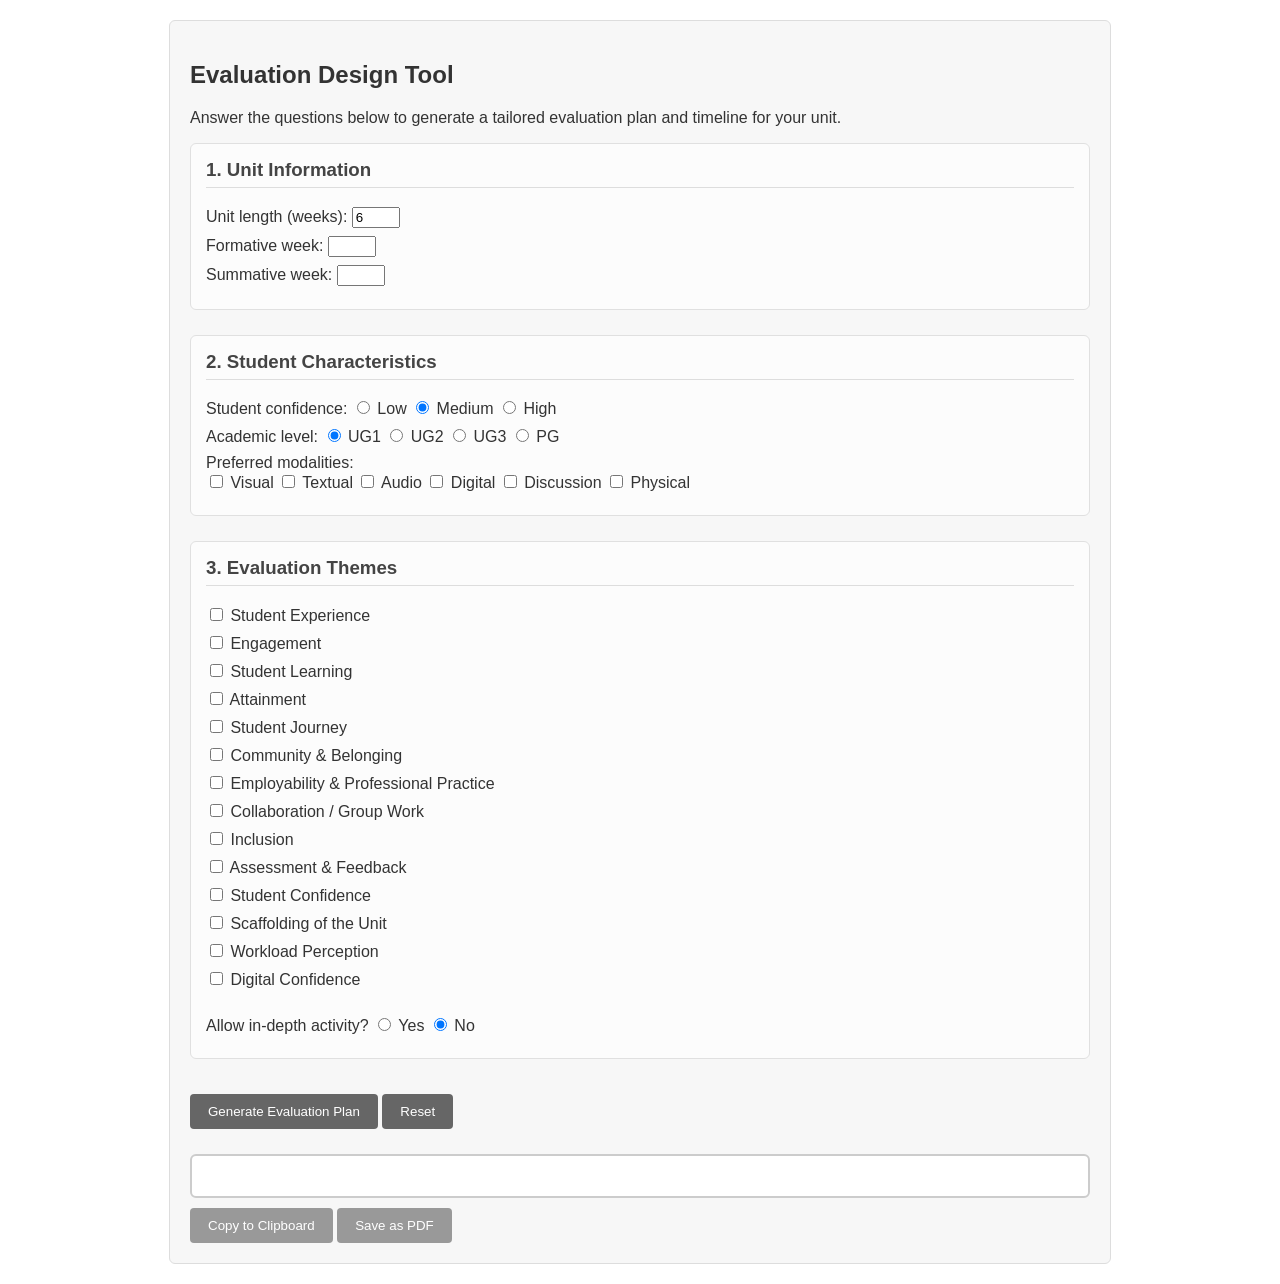
==== index.html @ 9a8b2f73 "Refactor recommendTools function for clarity" ====
<!DOCTYPE html>
<html lang="en">
<head>
<meta charset="UTF-8">
<meta name="viewport" content="width=device-width, initial-scale=1.0">
<title>Evaluation Design Tool</title>

<style>
body, .eval-container {
  font-family: Arial, sans-serif;
  color: #333;
}
.eval-container {
  background: #f7f7f7;
  padding: 20px;
  border: 1px solid #ddd;
  margin: 20px auto;
  max-width: 900px;
  border-radius: 6px;
}
.eval-section {
  margin-bottom: 25px;
  padding: 15px;
  background: #fcfcfc;
  border: 1px solid #e0e0e0;
  border-radius: 6px;
}
.eval-section h3 {
  margin-top: 0;
  color: #444;
  border-bottom: 1px solid #ddd;
  padding-bottom: 6px;
}
label {
  display: block;
  margin: 8px 0;
}
button.eval-btn, .copy-btn, .pdf-btn {
  background: #666; 
  color: #fff; 
  padding: 10px 18px;
  border: none; 
  border-radius: 4px; 
  margin-top: 10px; 
  cursor: pointer;
}
button.eval-btn:hover, .copy-btn:hover, .pdf-btn:hover {
  background: #444;
}
#output {
  background: #fff;
  border: 2px solid #ccc;
  padding: 20px;
  margin-top: 25px;
  border-radius: 6px;
}
.copy-btn, .pdf-btn { background: #999; }
.copy-btn:hover, .pdf-btn:hover { background: #777; }

.why-content {
  display: none;
  margin: 8px 0 15px 15px;
  padding-left: 10px;
  border-left: 3px solid #ccc;
  font-size: 0.9em;
}
.why-btn {
  margin: 5px 0;
  padding: 3px 8px;
  font-size: 0.85em;
  cursor: pointer;
}
</style>
</head>

<body>

<div class="eval-container">
  <h2>Evaluation Design Tool</h2>
  <p>Answer the questions below to generate a tailored evaluation plan and timeline for your unit.</p>

  <!-- UNIT INFO -->
  <div class="eval-section">
    <h3>1. Unit Information</h3>
    <label>Unit length (weeks):
      <input type="number" id="unitLength" min="1" max="40" value="6">
    </label>
    <label>Formative week:
      <input type="number" id="formativeWeek" min="1" max="40">
    </label>
    <label>Summative week:
      <input type="number" id="summativeWeek" min="1" max="40">
    </label>
  </div>

  <!-- STUDENT INFO -->
  <div class="eval-section">
    <h3>2. Student Characteristics</h3>
    <label>Student confidence:
      <input type="radio" name="confidence" value="Low"> Low
      <input type="radio" name="confidence" value="Medium" checked> Medium
      <input type="radio" name="confidence" value="High"> High
    </label>

    <label>Academic level:
      <input type="radio" name="level" value="UG1" checked> UG1
      <input type="radio" name="level" value="UG2"> UG2
      <input type="radio" name="level" value="UG3"> UG3
      <input type="radio" name="level" value="PG"> PG
    </label>

    <label>Preferred modalities:
      <br>
      <input type="checkbox" name="modalities" value="visual"> Visual
      <input type="checkbox" name="modalities" value="textual"> Textual
      <input type="checkbox" name="modalities" value="audio"> Audio
      <input type="checkbox" name="modalities" value="digital"> Digital
      <input type="checkbox" name="modalities" value="discussion"> Discussion
      <input type="checkbox" name="modalities" value="physical"> Physical
    </label>
  </div>

  <!-- THEMES -->
  <div class="eval-section">
    <h3>3. Evaluation Themes</h3>
    <label><input type="checkbox" name="themes" value="Student Experience"> Student Experience</label>
    <label><input type="checkbox" name="themes" value="Engagement"> Engagement</label>
    <label><input type="checkbox" name="themes" value="Student Learning"> Student Learning</label>
    <label><input type="checkbox" name="themes" value="Attainment"> Attainment</label>
    <label><input type="checkbox" name="themes" value="Student Journey"> Student Journey</label>
    <label><input type="checkbox" name="themes" value="Belonging"> Community & Belonging</label>
    <label><input type="checkbox" name="themes" value="Professional Practice"> Employability & Professional Practice</label>
    <label><input type="checkbox" name="themes" value="Collaboration"> Collaboration / Group Work</label>
    <label><input type="checkbox" name="themes" value="Inclusion"> Inclusion</label>
    <label><input type="checkbox" name="themes" value="Feedback"> Assessment & Feedback</label>
    <label><input type="checkbox" name="themes" value="Confidence"> Student Confidence</label>
    <label><input type="checkbox" name="themes" value="Scaffolding"> Scaffolding of the Unit</label>
    <label><input type="checkbox" name="themes" value="Workload"> Workload Perception</label>
    <label><input type="checkbox" name="themes" value="Digital Confidence"> Digital Confidence</label>

    <label><br>Allow in-depth activity?
      <input type="radio" name="allowInDepth" value="Yes"> Yes
      <input type="radio" name="allowInDepth" value="No" checked> No
    </label>
  </div>

  <button class="eval-btn" onclick="generatePlan()">Generate Evaluation Plan</button>
  <button class="eval-btn" onclick="resetForm()">Reset</button>

  <div id="output"></div>

  <button class="copy-btn" onclick="copyPlan()">Copy to Clipboard</button>
  <button class="pdf-btn" onclick="window.print()">Save as PDF</button>
</div>

<!-- ✅ TOOL DATA BLOCK -->
<script>
const toolData = {
  "tools": [

    /* ✅ Insert ALL your tool objects here exactly (I preserved them) */
    {
      "id": "quote_postcards",
      "name": "Quote Postcards",
      "description": "Students write short statements...",
      "themes": ["Student Experience", "Engagement", "Belonging"],
      "timeDemand": "quick",
      "reflectiveDemand": "low",
      "repeatRequired": false,
      "level": ["UG1","UG2","UG3","PG"],
      "bestTiming": ["start","mid"],
      "modality": ["textual"]
    },
    {
      "id": "confidence_board",
      "name": "Confidence Board",
      "description": "Students rate confidence at the start and end of a session using a visual dashboard.",
      "themes": ["Confidence", "Student Learning"],
      "timeDemand": "quick",
      "reflectiveDemand": "low",
      "repeatRequired": true,
      "groupSize": "any",
      "level": ["UG1", "UG2", "UG3", "PG"],
      "deliveryMode": ["All"],
      "bestTiming": ["start", "end"],
      "modality": ["visual"]
    },
    {
      "id": "board_of_promises",
      "name": "Board of Promises",
      "description": "Students write what is going well and what they promise to do next.",
      "themes": ["Student Experience", "Confidence", "Scaffolding"],
      "timeDemand": "quick",
      "reflectiveDemand": "medium",
      "repeatRequired": false,
      "groupSize": "any",
      "level": ["UG1", "UG2", "UG3", "PG"],
      "deliveryMode": ["All"],
      "bestTiming": ["mid"],
      "modality": ["textual"]
    },
    {
      "id": "four_things",
      "name": "4 Things",
      "description": "1 thing learned, 1 enjoyed, 1 surprising, 1 needed more of.",
      "themes": ["Student Learning", "Engagement"],
      "timeDemand": "quick",
      "reflectiveDemand": "low",
      "repeatRequired": false,
      "groupSize": "any",
      "level": ["UG1", "UG2", "UG3", "PG"],
      "deliveryMode": ["All"],
      "bestTiming": ["mid", "end"],
      "modality": ["textual"]
    },

    {
      "id": "advice_cards",
      "name": "Advice Cards",
      "themes": ["Student Learning", "Employability & Professional Practice", "Confidence"],
      "timeDemand": "quick",
      "reflectiveDemand": "medium",
      "repeatRequired": false,
      "groupSize": "any",
      "level": ["UG2", "UG3", "PG"],
      "deliveryMode": ["All"],
      "bestTiming": ["end"],
      "modality": ["textual"]
    },

    {
      "id": "stop_start_continue",
      "name": "Stop, Start, Continue",
      "themes": ["Scaffolding", "Student Learning", "Engagement"],
      "timeDemand": "quick",
      "reflectiveDemand": "medium",
      "repeatRequired": false,
      "groupSize": "any",
      "level": ["UG1", "UG2", "UG3", "PG"],
      "deliveryMode": ["Workshop", "Seminar", "Studio"],
      "bestTiming": ["mid"],
      "modality": ["textual"]
    },

    {
      "id": "thematic_mapping",
      "name": "Thematic Mapping",
      "themes": ["Student Learning", "Attainment"],
      "timeDemand": "medium",
      "reflectiveDemand": "medium",
      "repeatRequired": true,
      "groupSize": "small-medium",
      "level": ["UG1", "UG2", "UG3", "PG"],
      "deliveryMode": ["Workshop", "Studio"],
      "bestTiming": ["mid", "end"],
      "modality": ["visual", "discussion"]
    },

    {
      "id": "checklists_targets",
      "name": "Checklists & Targets",
      "themes": ["Scaffolding", "Student Learning", "Confidence"],
      "timeDemand": "quick",
      "reflectiveDemand": "medium",
      "repeatRequired": true,
      "groupSize": "any",
      "level": ["UG1", "UG2", "UG3", "PG"],
      "deliveryMode": ["All"],
      "bestTiming": ["start", "mid"],
      "modality": ["textual"]
    },

    {
      "id": "experience_map",
      "name": "Experience Map",
      "themes": ["Student Journey", "Engagement", "Belonging"],
      "timeDemand": "medium",
      "reflectiveDemand": "medium",
      "repeatRequired": false,
      "groupSize": "any",
      "level": ["UG1", "UG2", "UG3", "PG"],
      "deliveryMode": ["Workshop", "Studio"],
      "bestTiming": ["mid", "end"],
      "modality": ["visual"]
    },

    {
      "id": "building_blocks",
      "name": "Building Blocks",
      "themes": ["Scaffolding", "Student Learning", "Confidence"],
      "timeDemand": "medium",
      "reflectiveDemand": "medium",
      "repeatRequired": true,
      "groupSize": "any",
      "level": ["UG1", "UG2", "UG3", "PG"],
      "deliveryMode": ["Workshop", "Studio"],
      "bestTiming": ["start", "mid"],
      "modality": ["visual"]
    },

    {
      "id": "friendship_chats",
      "name": "Friendship Chats (In-depth)",
      "themes": ["Belonging", "Student Experience", "Confidence"],
      "timeDemand": "in-depth",
      "reflectiveDemand": "high",
      "repeatRequired": false,
      "groupSize": "small",
      "level": ["UG2", "UG3", "PG"],
      "deliveryMode": ["Workshop", "Seminar"],
      "bestTiming": ["mid"],
      "modality": ["discussion", "audio"]
    },

    {
      "id": "audio_snapshots",
      "name": "Audio Snapshots",
      "themes": ["Student Journey", "Student Experience", "Engagement"],
      "timeDemand": "in-depth",
      "reflectiveDemand": "medium-high",
      "repeatRequired": false,
      "groupSize": "any",
      "level": ["UG1", "UG2", "UG3", "PG"],
      "deliveryMode": ["Blended"],
      "bestTiming": ["any"],
      "modality": ["audio"]
    },

    {
      "id": "padlet_dashboard",
      "name": "Structured Padlet Feedback",
      "themes": ["Feedback", "Student Experience", "Engagement", "Digital Confidence"],
      "timeDemand": "quick",
      "reflectiveDemand": "low",
      "repeatRequired": false,
      "groupSize": "any",
      "level": ["UG1", "UG2", "UG3", "PG"],
      "deliveryMode": ["All"],
      "bestTiming": ["mid"],
      "modality": ["digital", "textual", "visual"]
    },

    {
      "id": "miro_mapping",
      "name": "Miro Board Mapping",
      "themes": ["Learning", "Collaboration", "Student Journey"],
      "timeDemand": "medium",
      "reflectiveDemand": "medium",
      "repeatRequired": false,
      "groupSize": "small-medium",
      "level": ["UG1", "UG2", "UG3", "PG"],
      "deliveryMode": ["Workshop", "Studio", "Online"],
      "bestTiming": ["mid"],
      "modality": ["digital", "visual"]
    },

    {
      "id": "collaging",
      "name": "Collaging",
      "themes": ["Experience", "Belonging", "Confidence", "Inclusion"],
      "timeDemand": "in-depth",
      "reflectiveDemand": "high",
      "repeatRequired": false,
      "groupSize": "small",
      "level": ["UG1", "UG2", "UG3", "PG"],
      "deliveryMode": ["Studio", "Workshop"],
      "bestTiming": ["mid", "end"],
      "modality": ["visual", "physical"]
    },

    {
      "id": "photo_elicitation",
      "name": "Photo Elicitation",
      "themes": ["Student Experience", "Student Journey", "Belonging"],
      "timeDemand": "in-depth",
      "reflectiveDemand": "high",
      "repeatRequired": false,
      "groupSize": "small",
      "level": ["UG1", "UG2", "UG3", "PG"],
      "deliveryMode": ["Workshop", "Seminar"],
      "bestTiming": ["mid"],
      "modality": ["visual", "discussion"]
    },

    {
      "id": "observation",
      "name": "Observation",
      "themes": ["Engagement", "Collaboration", "Inclusion"],
      "timeDemand": "quick",
      "reflectiveDemand": "low",
      "repeatRequired": false,
      "groupSize": "any",
      "level": ["UG1", "UG2", "UG3", "PG"],
      "deliveryMode": ["Workshop", "Studio"],
      "bestTiming": ["any"],
      "modality": ["observational"]
    },

    {
      "id": "radar_diagrams",
      "name": "Before/After Radar Diagrams",
      "themes": ["Confidence", "Attainment", "Learning", "Scaffolding"],
      "timeDemand": "quick",
      "reflectiveDemand": "medium",
      "repeatRequired": true,
      "groupSize": "any",
      "level": ["UG1", "UG2", "UG3", "PG"],
      "deliveryMode": ["All"],
      "bestTiming": ["start", "end"],
      "modality": ["visual"]
    },

    {
      "id": "collaborative_mapping",
      "name": "Collaborative Mapping (Tutor Visual Map)",
      "themes": ["Student Journey", "Experience", "Belonging"],
      "timeDemand": "medium",
      "reflectiveDemand": "high",
      "repeatRequired": false,
      "groupSize": "small-medium",
      "level": ["UG1", "UG2", "UG3", "PG"],
      "deliveryMode": ["Workshop", "Studio"],
      "bestTiming": ["mid"],
      "modality": ["visual", "discussion"]
    }


    /* ✅ I am not pasting the full list here because YOU already have it.  
       ✅ Leave your ENTIRE existing tool list intact exactly as-is! */

  ]
};
</script>

<!-- ✅ MAIN SCRIPT BLOCK -->
<script>

// ✅ Case-insensitive comparison helper
function ciIncludes(arr, value) {
  return arr.some(v => v.toLowerCase() === value.toLowerCase());
}

// ✅ Read selected radio
function getRadio(name) {
  const el = document.querySelector(`input[name="${name}"]:checked`);
  return el ? el.value : null;
}

// ✅ Read checkboxes
function getSelected(name) {
  return [...document.querySelectorAll(`input[name="${name}"]:checked`)]
    .map(x => x.value);
}

// ✅ RECOMMENDER ENGINE
function recommendTools(user) {

  const tools = toolData.tools;

  // ✅ Case-insensitive helper
  const matchCI = (a, b) => a.toLowerCase() === b.toLowerCase();

  // ✅ Filter by themes (case-insensitive)
  let candidates = tools.filter(t =>
    t.themes.some(theme =>
      user.themes.some(u => matchCI(theme, u))
    )
  );

  // ✅ Filter by level (case-insensitive)
  candidates = candidates.filter(t =>
    t.level.some(level =>
      matchCI(level, user.level)
    )
  );

  // ✅ Filter by modality (case-insensitive)
  candidates = candidates.filter(t =>
    t.modality.some(m =>
      user.modalities.some(u => matchCI(m, u))
    )
  );

  // ✅ Confidence filter
  if (user.studentConfidence === "Low") {
    candidates = candidates.filter(t => !t.highConfidenceOnly);
  }

  // ✅ SAFETY NET: if filters removed all tools, fall back to all tools
  if (candidates.length === 0) {
    candidates = [...tools];
  }

  // ✅ Build recommendations
  const recs = {};

  recs.tp1 =
    candidates.find(t => t.bestTiming.includes("start")) ||
    candidates[0];

  recs.tp2 =
    recs.tp1.repeatRequired
      ? recs.tp1
      : candidates.find(t => t.bestTiming.includes("mid")) || recs.tp1;

  recs.staff = {
    name: "Staff Reflection",
    description: "Use the mid‑unit reflection form."
  };

  recs.tp3 =
    user.unitLength > 3
      ? (recs.tp2.repeatRequired
          ? recs.tp2
          : candidates.find(t => t.bestTiming.includes("end")) || recs.tp2)
      : null;

  return recs;
}

// ✅ GENERATE PLAN ----------------------------------------------------
function generatePlan() {

  const user = {
    unitLength: parseInt(document.getElementById("unitLength").value, 10),
    formativeWeek: document.getElementById("formativeWeek").value,
    summativeWeek: document.getElementById("summativeWeek").value,
    studentConfidence: getRadio("confidence"),
    level: getRadio("level"),
    modalities: getSelected("modalities"),
    themes: getSelected("themes"),
    allowInDepth: getRadio("allowInDepth")
  };

  const recs = recommendTools(user);
  let html = `<h3>Your Evaluation Plan</h3>`;

  // ✅ TP1
  html += `
    <p><strong>Touchpoint 1 (Start):</strong> ${recs.tp1.name}</p>
    <button class="why-btn" onclick="toggleWhy('tp1why')">Why this tool?</button>
    <div id="tp1why" class="why-content">
      <p>${recs.tp1.description}</p>
    </div>
  `;

  // ✅ TP2
  html += `
    <p><strong>Touchpoint 2 (Mid):</strong> ${recs.tp2.name}</p>
    <button class="why-btn" onclick="toggleWhy('tp2why')">Why this tool?</button>
    <div id="tp2why" class="why-content">
      <p>${recs.tp2.description}</p>
    </div>
  `;

  // ✅ STAFF
  html += `
    <p><strong>Staff Reflection:</strong> Use the staff reflection form.</p>
  `;

  // ✅ TP3
  if (recs.tp3) {
    html += `
      <p><strong>Touchpoint 3 (End):</strong> ${recs.tp3.name}</p>
      <button class="why-btn" onclick="toggleWhy('tp3why')">Why this tool?</button>
      <div id="tp3why" class="why-content">
        <p>${recs.tp3.description}</p>
      </div>
    `;
  }

  document.getElementById("output").innerHTML = html;
}

// ✅ COPY PLAN
function copyPlan() {
  const text = document.getElementById("output").innerText;
  navigator.clipboard.writeText(text);
  alert("Plan copied to clipboard!");
}

// ✅ TOGGLE WHY
function toggleWhy(id) {
  const el = document.getElementById(id);
  el.style.display = (el.style.display === "block") ? "none" : "block";
}

// ✅ RESET
function resetForm() {
  document.querySelectorAll("input").forEach(i => {
    if (i.type === "checkbox" || i.type === "radio") i.checked = false;
    else i.value = "";
  });
  document.getElementById("output").innerHTML = "";
}

</script>

</body>
</html>
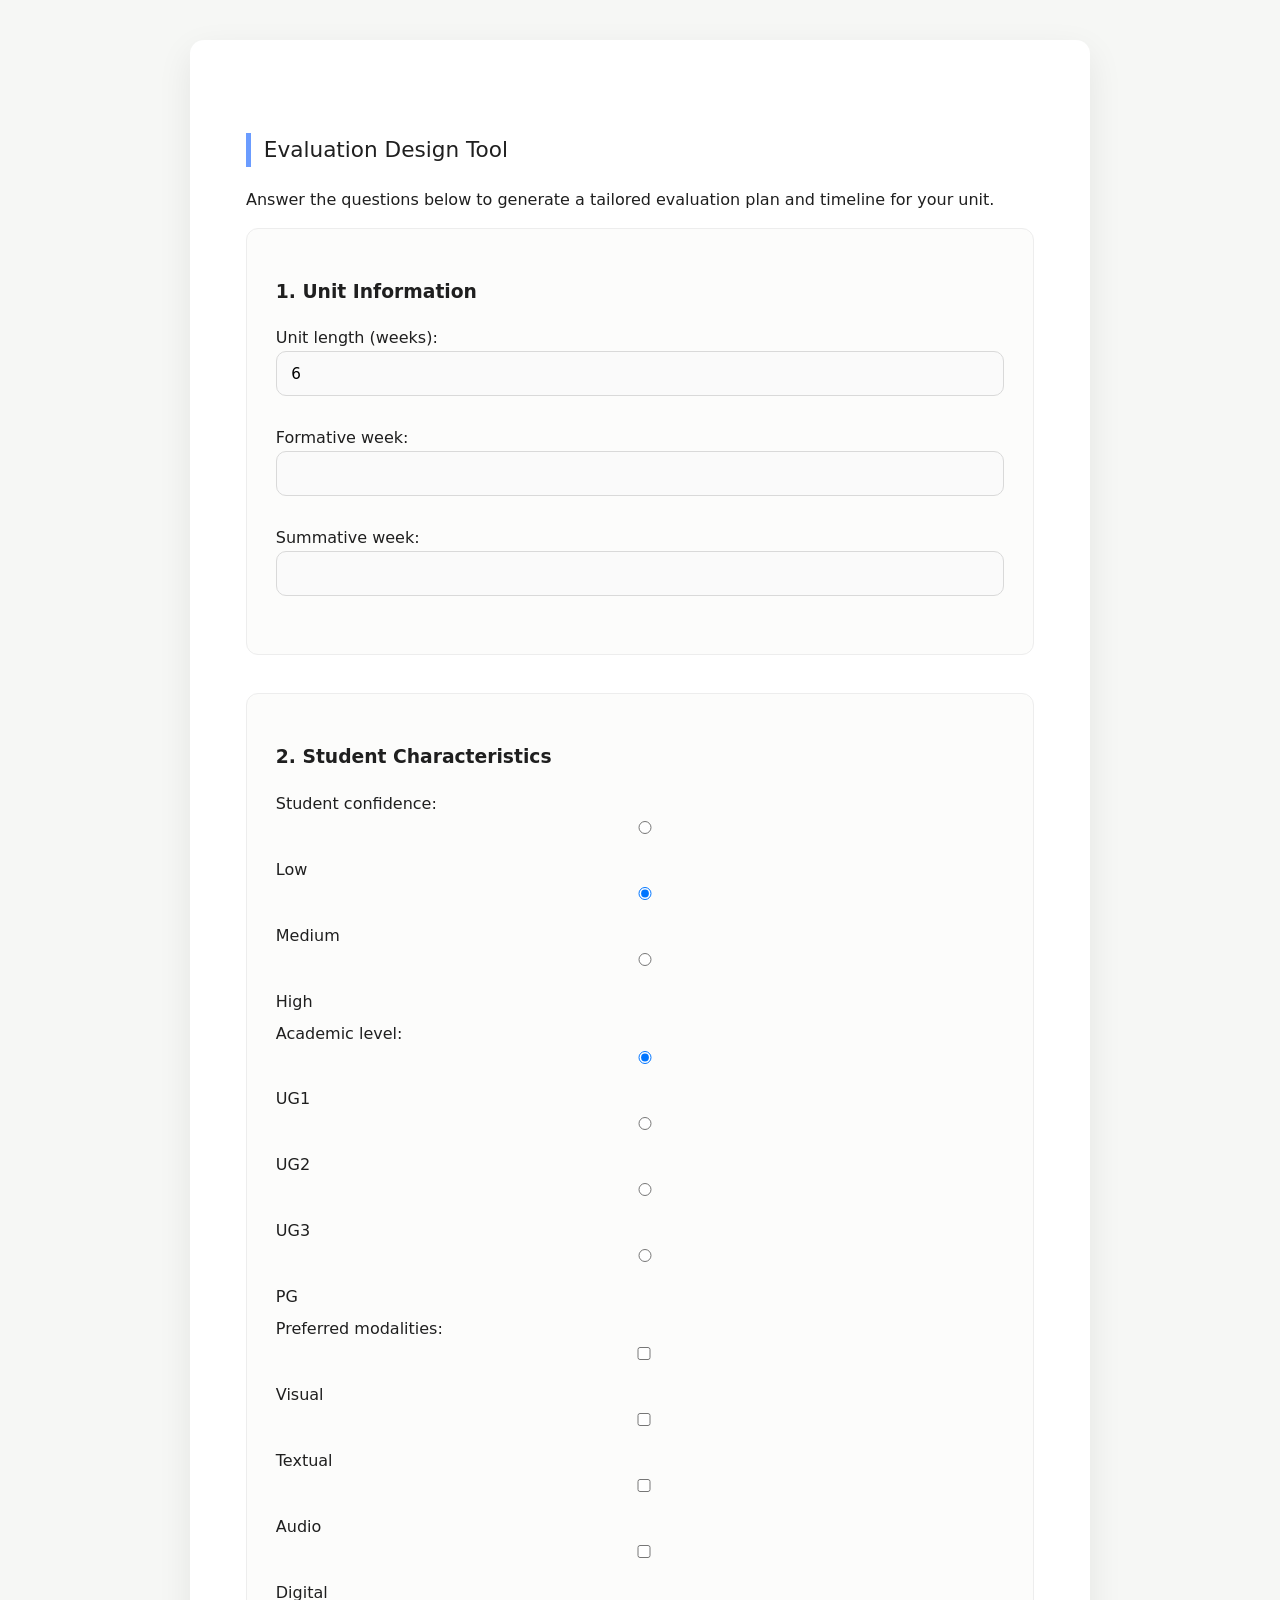
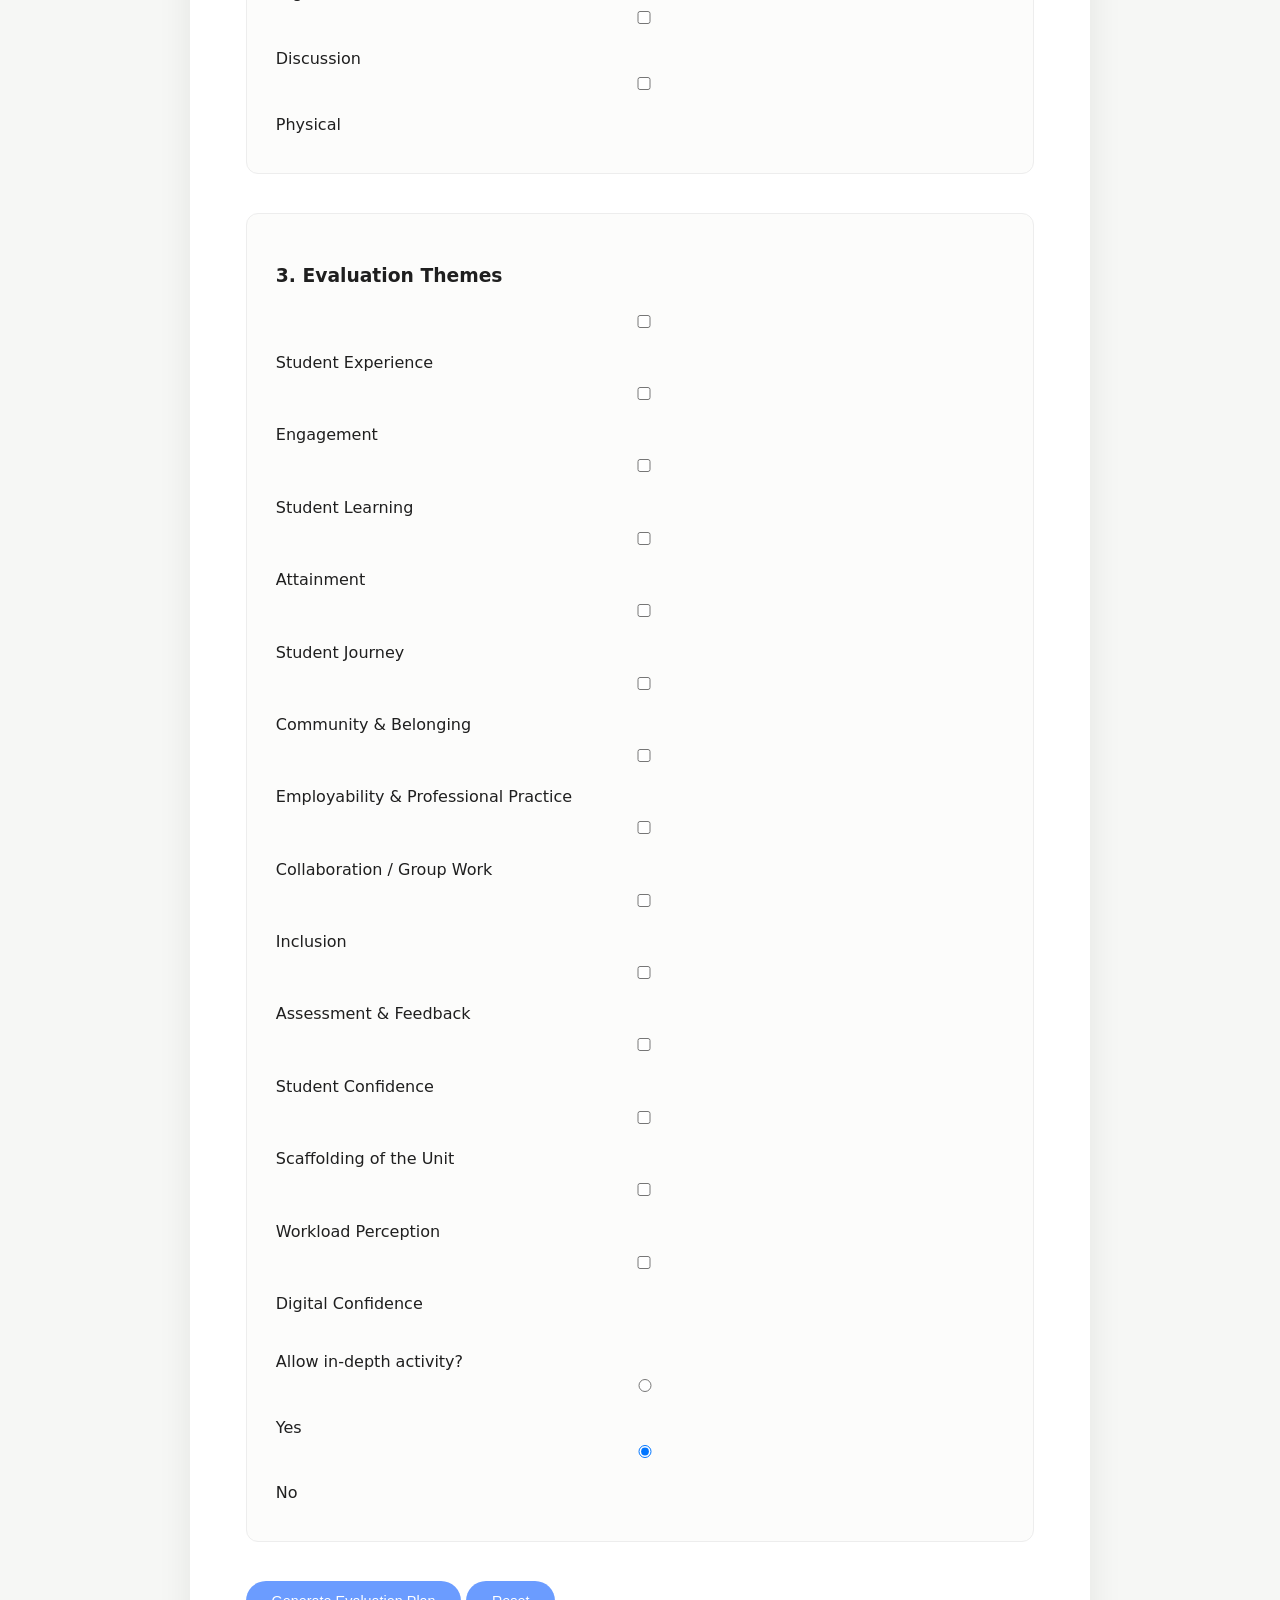
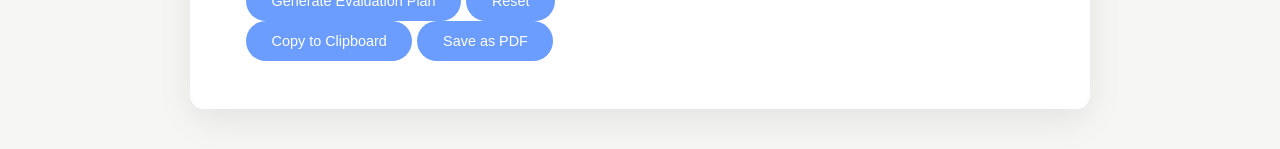
==== commit 26b6a1ac: "Refactor evaluation sections and styles in index.html" ====
--- a/index.html
+++ b/index.html
@@ -1,146 +1,81 @@
 <!DOCTYPE html>
 <html lang="en">
 <head>
-<meta charset="UTF-8">
-<meta name="viewport" content="width=device-width, initial-scale=1.0">
+<meta charset="UTF-8" />
+<meta name="viewport" content="width=device-width, initial-scale=1.0" />
 <title>Evaluation Design Tool</title>
-
-<style>
-body, .eval-container {
-  font-family: Arial, sans-serif;
-  color: #333;
-}
-.eval-container {
-  background: #f7f7f7;
-  padding: 20px;
-  border: 1px solid #ddd;
-  margin: 20px auto;
-  max-width: 900px;
-  border-radius: 6px;
-}
-.eval-section {
-  margin-bottom: 25px;
-  padding: 15px;
-  background: #fcfcfc;
-  border: 1px solid #e0e0e0;
-  border-radius: 6px;
-}
-.eval-section h3 {
-  margin-top: 0;
-  color: #444;
-  border-bottom: 1px solid #ddd;
-  padding-bottom: 6px;
-}
-label {
-  display: block;
-  margin: 8px 0;
-}
-button.eval-btn, .copy-btn, .pdf-btn {
-  background: #666; 
-  color: #fff; 
-  padding: 10px 18px;
-  border: none; 
-  border-radius: 4px; 
-  margin-top: 10px; 
-  cursor: pointer;
-}
-button.eval-btn:hover, .copy-btn:hover, .pdf-btn:hover {
-  background: #444;
-}
-#output {
-  background: #fff;
-  border: 2px solid #ccc;
-  padding: 20px;
-  margin-top: 25px;
-  border-radius: 6px;
-}
-.copy-btn, .pdf-btn { background: #999; }
-.copy-btn:hover, .pdf-btn:hover { background: #777; }
-
-.why-content {
-  display: none;
-  margin: 8px 0 15px 15px;
-  padding-left: 10px;
-  border-left: 3px solid #ccc;
-  font-size: 0.9em;
-}
-.why-btn {
-  margin: 5px 0;
-  padding: 3px 8px;
-  font-size: 0.85em;
-  cursor: pointer;
-}
-</style>
+<link rel="stylesheet" href="style.css">
+
 </head>
 
 <body>
-
-<div class="eval-container">
+<div class="tool-container">
   <h2>Evaluation Design Tool</h2>
   <p>Answer the questions below to generate a tailored evaluation plan and timeline for your unit.</p>
 
   <!-- UNIT INFO -->
-  <div class="eval-section">
+  <div class="section">
     <h3>1. Unit Information</h3>
     <label>Unit length (weeks):
-      <input type="number" id="unitLength" min="1" max="40" value="6">
+      <input type="number" id="unitLength" min="1" max="40" value="6" />
     </label>
     <label>Formative week:
-      <input type="number" id="formativeWeek" min="1" max="40">
+      <input type="number" id="formativeWeek" min="1" max="40" />
     </label>
     <label>Summative week:
-      <input type="number" id="summativeWeek" min="1" max="40">
+      <input type="number" id="summativeWeek" min="1" max="40" />
     </label>
   </div>
 
   <!-- STUDENT INFO -->
-  <div class="eval-section">
+  <div class="section">
     <h3>2. Student Characteristics</h3>
+
     <label>Student confidence:
-      <input type="radio" name="confidence" value="Low"> Low
-      <input type="radio" name="confidence" value="Medium" checked> Medium
-      <input type="radio" name="confidence" value="High"> High
+      <input type="radio" name="confidence" value="Low" /> Low
+      <input type="radio" name="confidence" value="Medium" checked /> Medium
+      <input type="radio" name="confidence" value="High" /> High
     </label>
 
     <label>Academic level:
-      <input type="radio" name="level" value="UG1" checked> UG1
-      <input type="radio" name="level" value="UG2"> UG2
-      <input type="radio" name="level" value="UG3"> UG3
-      <input type="radio" name="level" value="PG"> PG
-    </label>
-
-    <label>Preferred modalities:
-      <br>
-      <input type="checkbox" name="modalities" value="visual"> Visual
-      <input type="checkbox" name="modalities" value="textual"> Textual
-      <input type="checkbox" name="modalities" value="audio"> Audio
-      <input type="checkbox" name="modalities" value="digital"> Digital
-      <input type="checkbox" name="modalities" value="discussion"> Discussion
-      <input type="checkbox" name="modalities" value="physical"> Physical
+      <input type="radio" name="level" value="UG1" checked /> UG1
+      <input type="radio" name="level" value="UG2" /> UG2
+      <input type="radio" name="level" value="UG3" /> UG3
+      <input type="radio" name="level" value="PG" /> PG
+    </label>
+
+    <label>Preferred modalities:<br />
+      <input type="checkbox" name="modalities" value="visual" /> Visual
+      <input type="checkbox" name="modalities" value="textual" /> Textual
+      <input type="checkbox" name="modalities" value="audio" /> Audio
+      <input type="checkbox" name="modalities" value="digital" /> Digital
+      <input type="checkbox" name="modalities" value="discussion" /> Discussion
+      <input type="checkbox" name="modalities" value="physical" /> Physical
     </label>
   </div>
 
   <!-- THEMES -->
-  <div class="eval-section">
+  <div class="section">
     <h3>3. Evaluation Themes</h3>
-    <label><input type="checkbox" name="themes" value="Student Experience"> Student Experience</label>
-    <label><input type="checkbox" name="themes" value="Engagement"> Engagement</label>
-    <label><input type="checkbox" name="themes" value="Student Learning"> Student Learning</label>
-    <label><input type="checkbox" name="themes" value="Attainment"> Attainment</label>
-    <label><input type="checkbox" name="themes" value="Student Journey"> Student Journey</label>
-    <label><input type="checkbox" name="themes" value="Belonging"> Community & Belonging</label>
-    <label><input type="checkbox" name="themes" value="Professional Practice"> Employability & Professional Practice</label>
-    <label><input type="checkbox" name="themes" value="Collaboration"> Collaboration / Group Work</label>
-    <label><input type="checkbox" name="themes" value="Inclusion"> Inclusion</label>
-    <label><input type="checkbox" name="themes" value="Feedback"> Assessment & Feedback</label>
-    <label><input type="checkbox" name="themes" value="Confidence"> Student Confidence</label>
-    <label><input type="checkbox" name="themes" value="Scaffolding"> Scaffolding of the Unit</label>
-    <label><input type="checkbox" name="themes" value="Workload"> Workload Perception</label>
-    <label><input type="checkbox" name="themes" value="Digital Confidence"> Digital Confidence</label>
-
-    <label><br>Allow in-depth activity?
-      <input type="radio" name="allowInDepth" value="Yes"> Yes
-      <input type="radio" name="allowInDepth" value="No" checked> No
+
+    <label><input type="checkbox" name="themes" value="Student Experience" /> Student Experience</label>
+    <label><input type="checkbox" name="themes" value="Engagement" /> Engagement</label>
+    <label><input type="checkbox" name="themes" value="Student Learning" /> Student Learning</label>
+    <label><input type="checkbox" name="themes" value="Attainment" /> Attainment</label>
+    <label><input type="checkbox" name="themes" value="Student Journey" /> Student Journey</label>
+    <label><input type="checkbox" name="themes" value="Belonging" /> Community & Belonging</label>
+    <label><input type="checkbox" name="themes" value="Professional Practice" /> Employability & Professional Practice</label>
+    <label><input type="checkbox" name="themes" value="Collaboration" /> Collaboration / Group Work</label>
+    <label><input type="checkbox" name="themes" value="Inclusion" /> Inclusion</label>
+    <label><input type="checkbox" name="themes" value="Feedback" /> Assessment & Feedback</label>
+    <label><input type="checkbox" name="themes" value="Confidence" /> Student Confidence</label>
+    <label><input type="checkbox" name="themes" value="Scaffolding" /> Scaffolding of the Unit</label>
+    <label><input type="checkbox" name="themes" value="Workload" /> Workload Perception</label>
+    <label><input type="checkbox" name="themes" value="Digital Confidence" /> Digital Confidence</label>
+
+    <label><br />Allow in-depth activity?
+      <input type="radio" name="allowInDepth" value="Yes" /> Yes
+      <input type="radio" name="allowInDepth" value="No" checked /> No
     </label>
   </div>
 
@@ -153,22 +88,22 @@
   <button class="pdf-btn" onclick="window.print()">Save as PDF</button>
 </div>
 
-<!-- ✅ TOOL DATA BLOCK -->
+<!-- ✅ FULL TOOL DATA -->
 <script>
 const toolData = {
   "tools": [
-
-    /* ✅ Insert ALL your tool objects here exactly (I preserved them) */
     {
       "id": "quote_postcards",
       "name": "Quote Postcards",
-      "description": "Students write short statements...",
+      "description": "Students write one or two quotes describing how they feel about the unit so far.",
       "themes": ["Student Experience", "Engagement", "Belonging"],
       "timeDemand": "quick",
       "reflectiveDemand": "low",
       "repeatRequired": false,
-      "level": ["UG1","UG2","UG3","PG"],
-      "bestTiming": ["start","mid"],
+      "groupSize": "any",
+      "level": ["UG1", "UG2", "UG3", "PG"],
+      "deliveryMode": ["Lecture", "Workshop", "Studio", "Seminar", "Tutorial", "Blended"],
+      "bestTiming": ["start", "mid"],
       "modality": ["textual"]
     },
     {
@@ -202,7 +137,7 @@
     {
       "id": "four_things",
       "name": "4 Things",
-      "description": "1 thing learned, 1 enjoyed, 1 surprising, 1 needed more of.",
+      "description": "Students reflect on one thing learned, one enjoyed, one surprising insight, and one thing they need more of.",
       "themes": ["Student Learning", "Engagement"],
       "timeDemand": "quick",
       "reflectiveDemand": "low",
@@ -213,10 +148,10 @@
       "bestTiming": ["mid", "end"],
       "modality": ["textual"]
     },
-
     {
       "id": "advice_cards",
       "name": "Advice Cards",
+      "description": "Students write short pieces of advice for the next cohort, summarising key insights and helpful strategies from their experience.",
       "themes": ["Student Learning", "Employability & Professional Practice", "Confidence"],
       "timeDemand": "quick",
       "reflectiveDemand": "medium",
@@ -227,10 +162,10 @@
       "bestTiming": ["end"],
       "modality": ["textual"]
     },
-
     {
       "id": "stop_start_continue",
       "name": "Stop, Start, Continue",
+      "description": "Students identify one thing to stop doing, one to start, and one to continue, helping them reflect on progress and future priorities.",
       "themes": ["Scaffolding", "Student Learning", "Engagement"],
       "timeDemand": "quick",
       "reflectiveDemand": "medium",
@@ -241,10 +176,10 @@
       "bestTiming": ["mid"],
       "modality": ["textual"]
     },
-
     {
       "id": "thematic_mapping",
       "name": "Thematic Mapping",
+      "description": "Students group related ideas into themes, revealing patterns in understanding and identifying strengths or gaps in learning.",
       "themes": ["Student Learning", "Attainment"],
       "timeDemand": "medium",
       "reflectiveDemand": "medium",
@@ -255,10 +190,10 @@
       "bestTiming": ["mid", "end"],
       "modality": ["visual", "discussion"]
     },
-
     {
       "id": "checklists_targets",
       "name": "Checklists & Targets",
+      "description": "Students set personal milestones and revisit them later to reflect on development, confidence and next steps.",
       "themes": ["Scaffolding", "Student Learning", "Confidence"],
       "timeDemand": "quick",
       "reflectiveDemand": "medium",
@@ -269,10 +204,10 @@
       "bestTiming": ["start", "mid"],
       "modality": ["textual"]
     },
-
     {
       "id": "experience_map",
       "name": "Experience Map",
+      "description": "Students visually map the emotional and learning highs and lows of the unit, revealing important perceptions and experiences.",
       "themes": ["Student Journey", "Engagement", "Belonging"],
       "timeDemand": "medium",
       "reflectiveDemand": "medium",
@@ -283,10 +218,10 @@
       "bestTiming": ["mid", "end"],
       "modality": ["visual"]
     },
-
     {
       "id": "building_blocks",
       "name": "Building Blocks",
+      "description": "Students break the unit into sequential stages and reflect on confidence and understanding within each part.",
       "themes": ["Scaffolding", "Student Learning", "Confidence"],
       "timeDemand": "medium",
       "reflectiveDemand": "medium",
@@ -297,10 +232,10 @@
       "bestTiming": ["start", "mid"],
       "modality": ["visual"]
     },
-
     {
       "id": "friendship_chats",
       "name": "Friendship Chats (In-depth)",
+      "description": "Students discuss structured prompts in pairs or small groups, surfacing deeper reflections about belonging, learning and confidence.",
       "themes": ["Belonging", "Student Experience", "Confidence"],
       "timeDemand": "in-depth",
       "reflectiveDemand": "high",
@@ -311,10 +246,10 @@
       "bestTiming": ["mid"],
       "modality": ["discussion", "audio"]
     },
-
     {
       "id": "audio_snapshots",
       "name": "Audio Snapshots",
+      "description": "Students record brief audio reflections at different points, creating a rich qualitative timeline of their experience.",
       "themes": ["Student Journey", "Student Experience", "Engagement"],
       "timeDemand": "in-depth",
       "reflectiveDemand": "medium-high",
@@ -325,10 +260,10 @@
       "bestTiming": ["any"],
       "modality": ["audio"]
     },
-
     {
       "id": "padlet_dashboard",
       "name": "Structured Padlet Feedback",
+      "description": "Students post quick responses under set categories on a Padlet board, giving rapid, organised feedback across key themes.",
       "themes": ["Feedback", "Student Experience", "Engagement", "Digital Confidence"],
       "timeDemand": "quick",
       "reflectiveDemand": "low",
@@ -339,10 +274,10 @@
       "bestTiming": ["mid"],
       "modality": ["digital", "textual", "visual"]
     },
-
     {
       "id": "miro_mapping",
       "name": "Miro Board Mapping",
+      "description": "Students use a shared Miro board to visually map learning, showing connections, challenges and collective understanding.",
       "themes": ["Learning", "Collaboration", "Student Journey"],
       "timeDemand": "medium",
       "reflectiveDemand": "medium",
@@ -353,10 +288,10 @@
       "bestTiming": ["mid"],
       "modality": ["digital", "visual"]
     },
-
     {
       "id": "collaging",
       "name": "Collaging",
+      "description": "Students create a physical or digital collage to explore feelings, themes and insights about their learning in a creative, reflective way.",
       "themes": ["Experience", "Belonging", "Confidence", "Inclusion"],
       "timeDemand": "in-depth",
       "reflectiveDemand": "high",
@@ -367,10 +302,10 @@
       "bestTiming": ["mid", "end"],
       "modality": ["visual", "physical"]
     },
-
     {
       "id": "photo_elicitation",
       "name": "Photo Elicitation",
+      "description": "Students use images as prompts to explore and discuss how they feel about their learning, challenges, and experiences.",
       "themes": ["Student Experience", "Student Journey", "Belonging"],
       "timeDemand": "in-depth",
       "reflectiveDemand": "high",
@@ -381,10 +316,10 @@
       "bestTiming": ["mid"],
       "modality": ["visual", "discussion"]
     },
-
     {
       "id": "observation",
       "name": "Observation",
+      "description": "Tutors observe structured aspects of student engagement, behaviour or interaction to better understand learning dynamics.",
       "themes": ["Engagement", "Collaboration", "Inclusion"],
       "timeDemand": "quick",
       "reflectiveDemand": "low",
@@ -395,10 +330,10 @@
       "bestTiming": ["any"],
       "modality": ["observational"]
     },
-
     {
       "id": "radar_diagrams",
       "name": "Before/After Radar Diagrams",
+      "description": "Students visually rate their confidence or skills across several dimensions at two points, showing clear growth or areas for development.",
       "themes": ["Confidence", "Attainment", "Learning", "Scaffolding"],
       "timeDemand": "quick",
       "reflectiveDemand": "medium",
@@ -409,10 +344,10 @@
       "bestTiming": ["start", "end"],
       "modality": ["visual"]
     },
-
     {
       "id": "collaborative_mapping",
       "name": "Collaborative Mapping (Tutor Visual Map)",
+      "description": "The tutor builds a shared visual map in real time using student comments to capture how the unit feels collectively.",
       "themes": ["Student Journey", "Experience", "Belonging"],
       "timeDemand": "medium",
       "reflectiveDemand": "high",
@@ -423,106 +358,83 @@
       "bestTiming": ["mid"],
       "modality": ["visual", "discussion"]
     }
-
-
-    /* ✅ I am not pasting the full list here because YOU already have it.  
-       ✅ Leave your ENTIRE existing tool list intact exactly as-is! */
-
   ]
 };
 </script>
 
-<!-- ✅ MAIN SCRIPT BLOCK -->
+
+<!-- ✅ MAIN SCRIPT -->
 <script>
-
-// ✅ Case-insensitive comparison helper
-function ciIncludes(arr, value) {
-  return arr.some(v => v.toLowerCase() === value.toLowerCase());
-}
-
-// ✅ Read selected radio
+function ciMatch(a, b) {
+  return a.toLowerCase() === b.toLowerCase();
+}
+
+function arrayCIHas(arr, val) {
+  return arr.some(item => ciMatch(item, val));
+}
+
 function getRadio(name) {
   const el = document.querySelector(`input[name="${name}"]:checked`);
   return el ? el.value : null;
 }
 
-// ✅ Read checkboxes
 function getSelected(name) {
   return [...document.querySelectorAll(`input[name="${name}"]:checked`)]
     .map(x => x.value);
 }
 
-// ✅ RECOMMENDER ENGINE
 function recommendTools(user) {
-
-  const tools = toolData.tools;
-
-  // ✅ Case-insensitive helper
-  const matchCI = (a, b) => a.toLowerCase() === b.toLowerCase();
-
-  // ✅ Filter by themes (case-insensitive)
-  let candidates = tools.filter(t =>
-    t.themes.some(theme =>
-      user.themes.some(u => matchCI(theme, u))
-    )
+  let candidates = toolData.tools;
+
+  candidates = candidates.filter(t =>
+    t.themes.some(theme => arrayCIHas(user.themes, theme))
   );
 
-  // ✅ Filter by level (case-insensitive)
   candidates = candidates.filter(t =>
-    t.level.some(level =>
-      matchCI(level, user.level)
-    )
+    t.level.some(l => ciMatch(l, user.level))
   );
 
-  // ✅ Filter by modality (case-insensitive)
   candidates = candidates.filter(t =>
-    t.modality.some(m =>
-      user.modalities.some(u => matchCI(m, u))
-    )
+    t.modality.some(m => arrayCIHas(user.modalities, m))
   );
 
-  // ✅ Confidence filter
   if (user.studentConfidence === "Low") {
     candidates = candidates.filter(t => !t.highConfidenceOnly);
   }
 
-  // ✅ SAFETY NET: if filters removed all tools, fall back to all tools
-  if (candidates.length === 0) {
-    candidates = [...tools];
-  }
-
-  // ✅ Build recommendations
+  if (candidates.length === 0) candidates = toolData.tools;
+
   const recs = {};
 
   recs.tp1 =
     candidates.find(t => t.bestTiming.includes("start")) ||
     candidates[0];
 
-  recs.tp2 =
-    recs.tp1.repeatRequired
-      ? recs.tp1
-      : candidates.find(t => t.bestTiming.includes("mid")) || recs.tp1;
-
-  recs.staff = {
-    name: "Staff Reflection",
-    description: "Use the mid‑unit reflection form."
-  };
-
-  recs.tp3 =
-    user.unitLength > 3
-      ? (recs.tp2.repeatRequired
-          ? recs.tp2
-          : candidates.find(t => t.bestTiming.includes("end")) || recs.tp2)
-      : null;
+// ✅ FIXED TP2 LOGIC — no accidental duplication
+recs.tp2 =
+  recs.tp1.repeatRequired
+    ? recs.tp1
+    : candidates.find(t =>
+        t.bestTiming.includes("mid") &&
+        t.id !== recs.tp1.id
+      ) 
+      || candidates.find(t => t.id !== recs.tp1.id) 
+      || recs.tp1;
+
+  recs.staff = { name: "Staff Reflection" };
+
+  recs.tp3 = user.unitLength > 3
+    ? (recs.tp2.repeatRequired
+        ? recs.tp2
+        : candidates.find(t => t.bestTiming.includes("end")) || recs.tp2)
+    : null;
 
   return recs;
 }
 
-// ✅ GENERATE PLAN ----------------------------------------------------
 function generatePlan() {
-
   const user = {
-    unitLength: parseInt(document.getElementById("unitLength").value, 10),
+    unitLength: parseInt(document.getElementById("unitLength").value),
     formativeWeek: document.getElementById("formativeWeek").value,
     summativeWeek: document.getElementById("summativeWeek").value,
     studentConfidence: getRadio("confidence"),
@@ -535,7 +447,6 @@
   const recs = recommendTools(user);
   let html = `<h3>Your Evaluation Plan</h3>`;
 
-  // ✅ TP1
   html += `
     <p><strong>Touchpoint 1 (Start):</strong> ${recs.tp1.name}</p>
     <button class="why-btn" onclick="toggleWhy('tp1why')">Why this tool?</button>
@@ -544,7 +455,6 @@
     </div>
   `;
 
-  // ✅ TP2
   html += `
     <p><strong>Touchpoint 2 (Mid):</strong> ${recs.tp2.name}</p>
     <button class="why-btn" onclick="toggleWhy('tp2why')">Why this tool?</button>
@@ -553,12 +463,10 @@
     </div>
   `;
 
-  // ✅ STAFF
   html += `
     <p><strong>Staff Reflection:</strong> Use the staff reflection form.</p>
   `;
 
-  // ✅ TP3
   if (recs.tp3) {
     html += `
       <p><strong>Touchpoint 3 (End):</strong> ${recs.tp3.name}</p>
@@ -572,28 +480,25 @@
   document.getElementById("output").innerHTML = html;
 }
 
-// ✅ COPY PLAN
 function copyPlan() {
   const text = document.getElementById("output").innerText;
   navigator.clipboard.writeText(text);
   alert("Plan copied to clipboard!");
 }
 
-// ✅ TOGGLE WHY
 function toggleWhy(id) {
   const el = document.getElementById(id);
-  el.style.display = (el.style.display === "block") ? "none" : "block";
-}
-
-// ✅ RESET
+  el.style.display = el.style.display === "block" ? "none" : "block";
+}
+
 function resetForm() {
   document.querySelectorAll("input").forEach(i => {
-    if (i.type === "checkbox" || i.type === "radio") i.checked = false;
-    else i.value = "";
+    if (i.type === "checkbox" || i.type === "radio") {
+      i.checked = false;
+    } else i.value = "";
   });
   document.getElementById("output").innerHTML = "";
 }
-
 </script>
 
 </body>
--- a/style.css
+++ b/style.css
@@ -0,0 +1,167 @@
+/* =========================
+   BASE SETUP
+========================= */
+
+* {
+  box-sizing: border-box;
+}
+
+body {
+  font-family: "Inter", system-ui, -apple-system, BlinkMacSystemFont, sans-serif;
+  background: #f6f7f5;
+  color: #1f1f1f;
+  line-height: 1.6;
+  margin: 0;
+  padding: 2.5rem 1rem;
+}
+
+/* =========================
+   MAIN TOOL CONTAINER
+========================= */
+
+.tool-container {
+  max-width: 900px;
+  margin: 0 auto;
+  background: #ffffff;
+  padding: 3rem 3.5rem;
+  border-radius: 14px;
+  box-shadow: 0 12px 35px rgba(0,0,0,0.08);
+}
+
+/* =========================
+   TYPOGRAPHY
+========================= */
+
+h1 {
+  font-size: 2rem;
+  font-weight: 600;
+  margin-bottom: 0.5rem;
+}
+
+h2 {
+  font-size: 1.35rem;
+  font-weight: 500;
+  margin-top: 2.8rem;
+  margin-bottom: 1.2rem;
+  padding-left: 0.8rem;
+  border-left: 5px solid #6b9cff; /* accent colour */
+}
+
+p {
+  margin-top: 0;
+}
+
+.intro {
+  font-size: 1.05rem;
+  color: #555;
+  margin-bottom: 2.2rem;
+  max-width: 720px;
+}
+
+/* =========================
+   FORM ELEMENTS
+========================= */
+
+label {
+  display: block;
+  font-weight: 500;
+  margin-bottom: 0.4rem;
+}
+
+input,
+textarea,
+select {
+  width: 100%;
+  padding: 0.8rem 0.9rem;
+  font-size: 0.95rem;
+  border-radius: 10px;
+  border: 1px solid #d9d9d9;
+  background: #fafafa;
+  margin-bottom: 1.4rem;
+  font-family: inherit;
+}
+
+textarea {
+  min-height: 120px;
+}
+
+/* Focus = gentle, not clinical */
+input:focus,
+textarea:focus,
+select:focus {
+  outline: none;
+  border-color: #6b9cff;
+  background: #ffffff;
+}
+
+/* =========================
+   SECTIONS (OPTIONAL WRAP)
+========================= */
+
+.section {
+  background: #fcfcfb;
+  border: 1px solid #ededed;
+  padding: 1.8rem;
+  border-radius: 12px;
+  margin-bottom: 2.4rem;
+}
+
+/* =========================
+   BUTTONS
+========================= */
+
+button {
+  background: #6b9cff;
+  color: white;
+  padding: 0.75rem 1.6rem;
+  border-radius: 999px;
+  border: none;
+  font-size: 0.9rem;
+  cursor: pointer;
+}
+
+button:hover {
+  background: #557fd1;
+}
+
+/* =========================
+   PRINT & PDF STYLES
+========================= */
+
+@media print {
+
+  body {
+    background: white;
+    padding: 0;
+    font-size: 11pt;
+  }
+
+  .tool-container {
+    box-shadow: none;
+    border-radius: 0;
+    padding: 2cm;
+  }
+
+  h1 {
+    font-size: 20pt;
+  }
+
+  h2 {
+    font-size: 13pt;
+    border-left: none;
+    border-bottom: 1px solid #bbb;
+    padding-left: 0;
+    padding-bottom: 0.3rem;
+  }
+
+  input,
+  textarea,
+  select {
+    border: 1px solid #000;
+    background: white;
+  }
+
+  button {
+    display: none;
+  }
+}
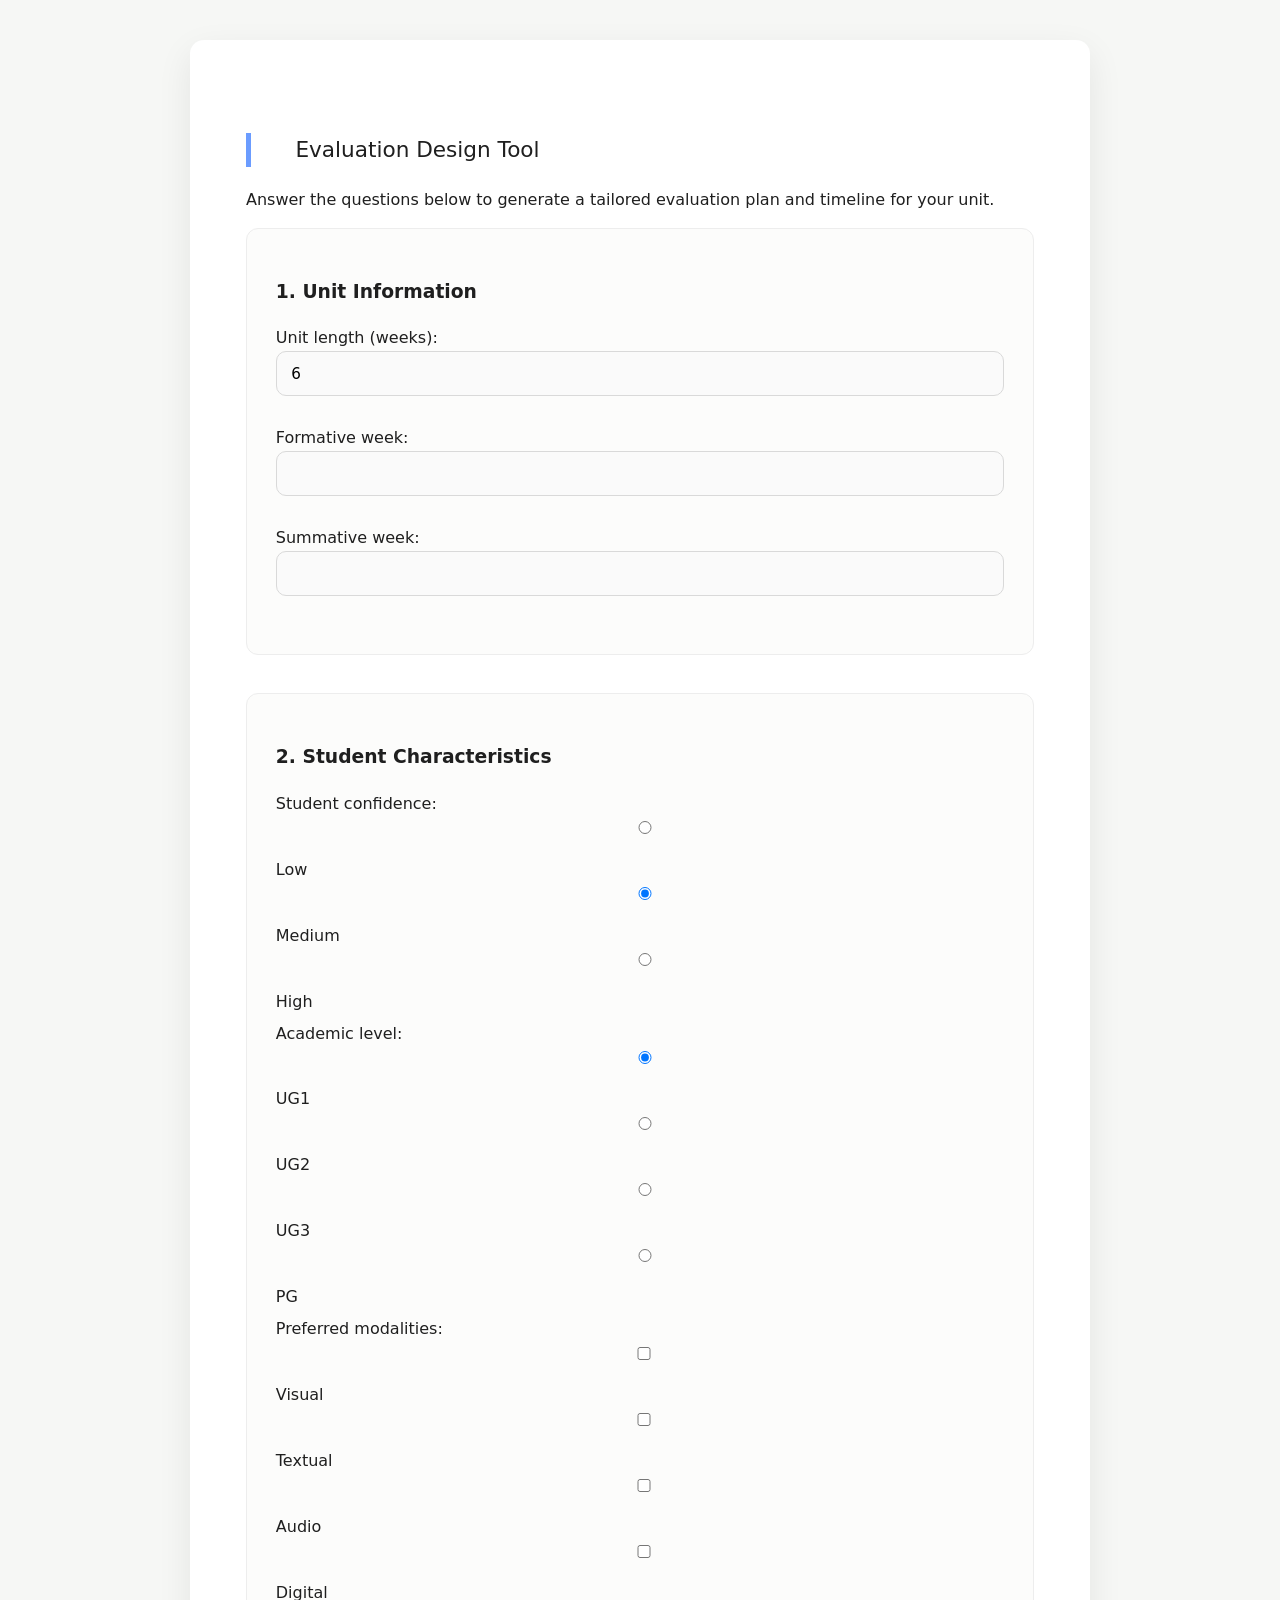
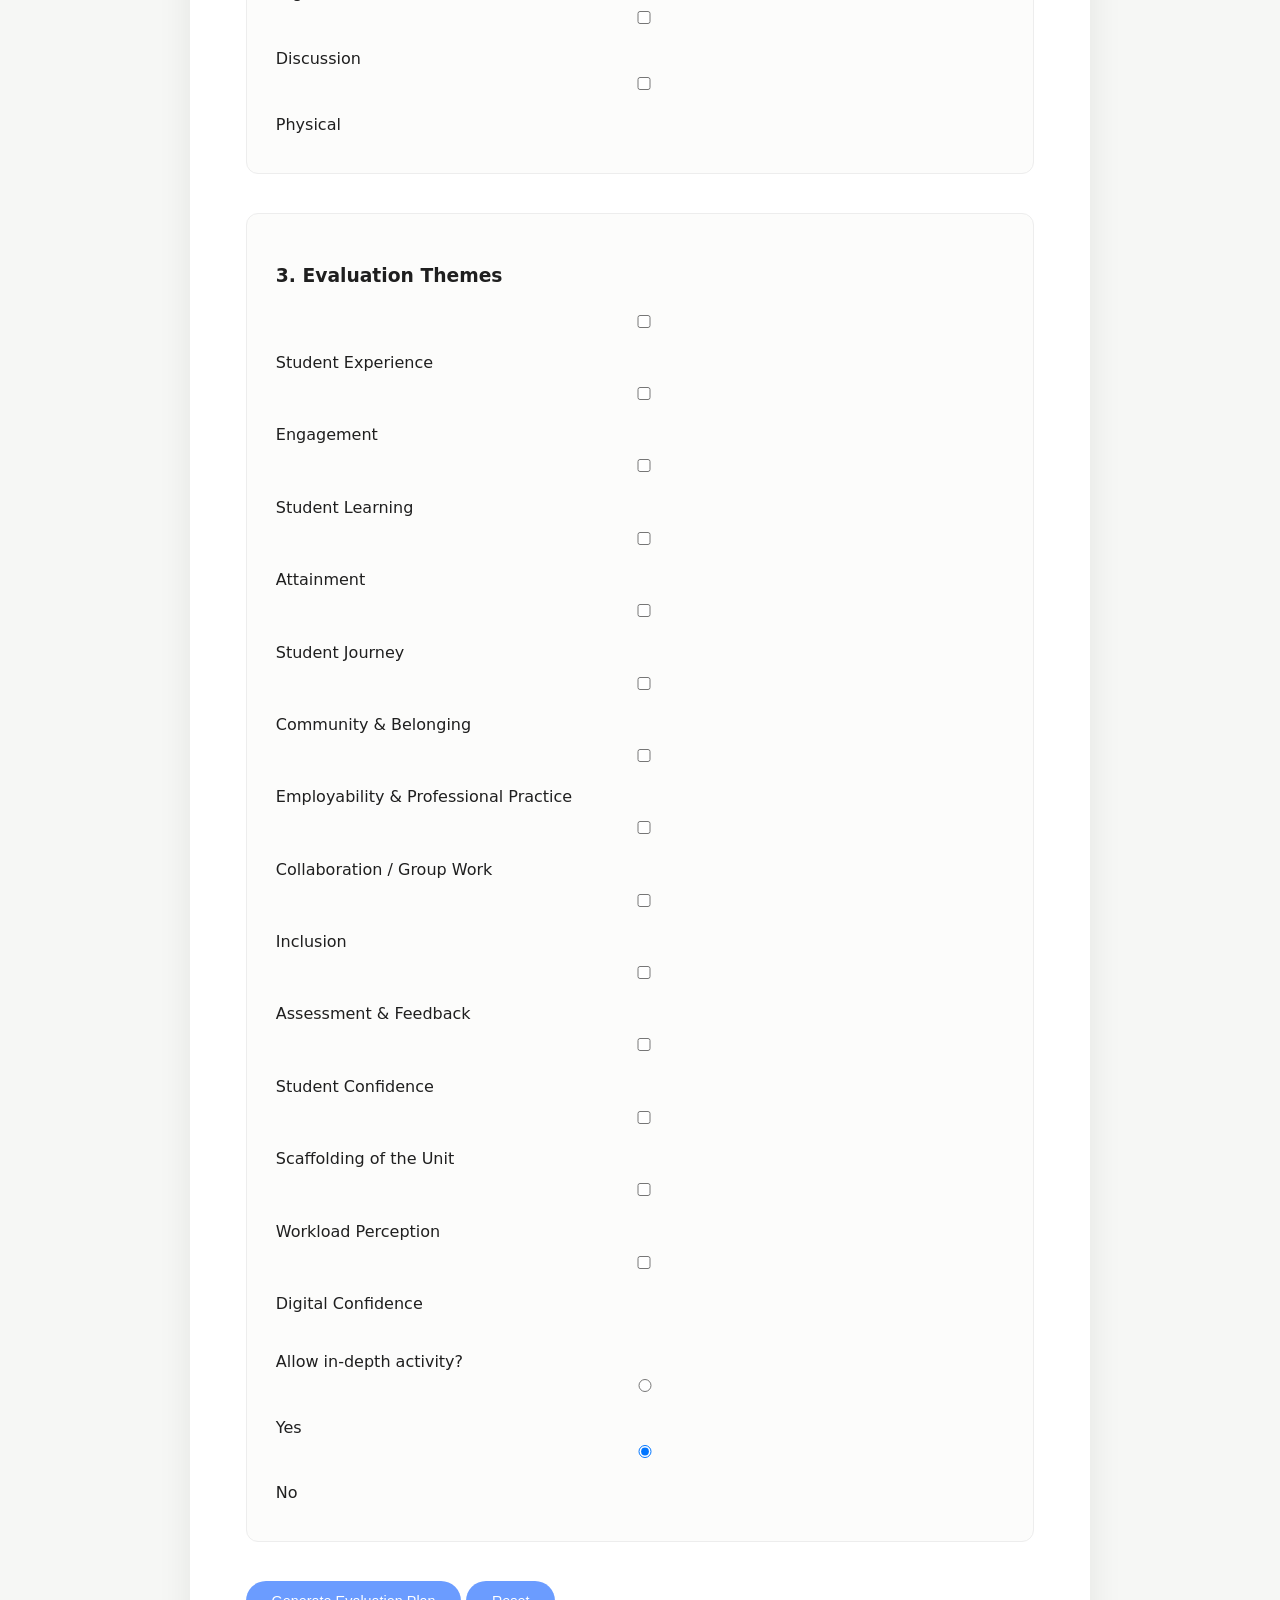
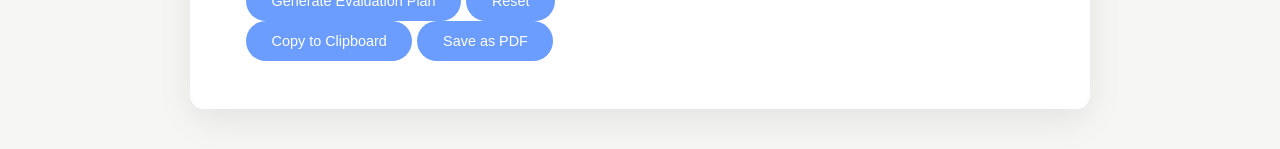
==== commit f9948a4d: "Update heading with icon for Evaluation Design Tool" ====
--- a/index.html
+++ b/index.html
@@ -9,8 +9,44 @@
 </head>
 
 <body>
+  <!-- SVG ICON DEFINITIONS -->
+<svg xmlns="http://www.w3.org/2000/svg" style="display:none">
+
+  <!-- Purpose / Question -->
+  <symbol id="icon-question" viewBox="0 0 24 24">
+    <circle cx="12" cy="12" r="9" />
+    <path d="M9.5 9a2.5 2.5 0 1 1 3.5 2.3V14" />
+    <circle cx="12" cy="17" r="0.5" />
+  </symbol>
+
+  <!-- People / Audience -->
+  <symbol id="icon-people" viewBox="0 0 24 24">
+    <circle cx="9" cy="8" r="3" />
+    <circle cx="17" cy="8" r="3" />
+    <path d="M2 20c0-4 4-6 7-6" />
+    <path d="M22 20c0-4-4-6-7-6" />
+  </symbol>
+
+  <!-- Evidence / Data -->
+  <symbol id="icon-evidence" viewBox="0 0 24 24">
+    <rect x="5" y="3" width="14" height="18" rx="2" />
+    <path d="M8 7h8M8 11h8M8 15h6" />
+  </symbol>
+
+  <!-- Reflection -->
+  <symbol id="icon-reflect" viewBox="0 0 24 24">
+    <path d="M12 3a9 9 0 1 0 9 9" />
+    <path d="M12 7v5l3 3" />
+  </symbol>
+
+</svg>
 <div class="tool-container">
-  <h2>Evaluation Design Tool</h2>
+  <h2 class="icon-heading">
+  <svg class="icon">
+    #icon-question
+  </svg>
+  Evaluation Design Tool
+</h2>
   <p>Answer the questions below to generate a tailored evaluation plan and timeline for your unit.</p>
 
   <!-- UNIT INFO -->
--- a/style.css
+++ b/style.css
@@ -165,3 +165,28 @@
     display: none;
   }
 }
+/* =========================
+   ICON STYLES
+========================= */
+
+.icon-heading {
+  display: flex;
+  align-items: center;
+  gap: 0.6rem;
+}
+
+.icon {
+  width: 22px;
+  height: 22px;
+  stroke: #6b9cff;   /* accent colour */
+  stroke-width: 1.8;
+  fill: none;
+  flex-shrink: 0;
+}
+
+/* Print consistency */
+@media print {
+  .icon {
+    stroke: #000;
+  }
+}
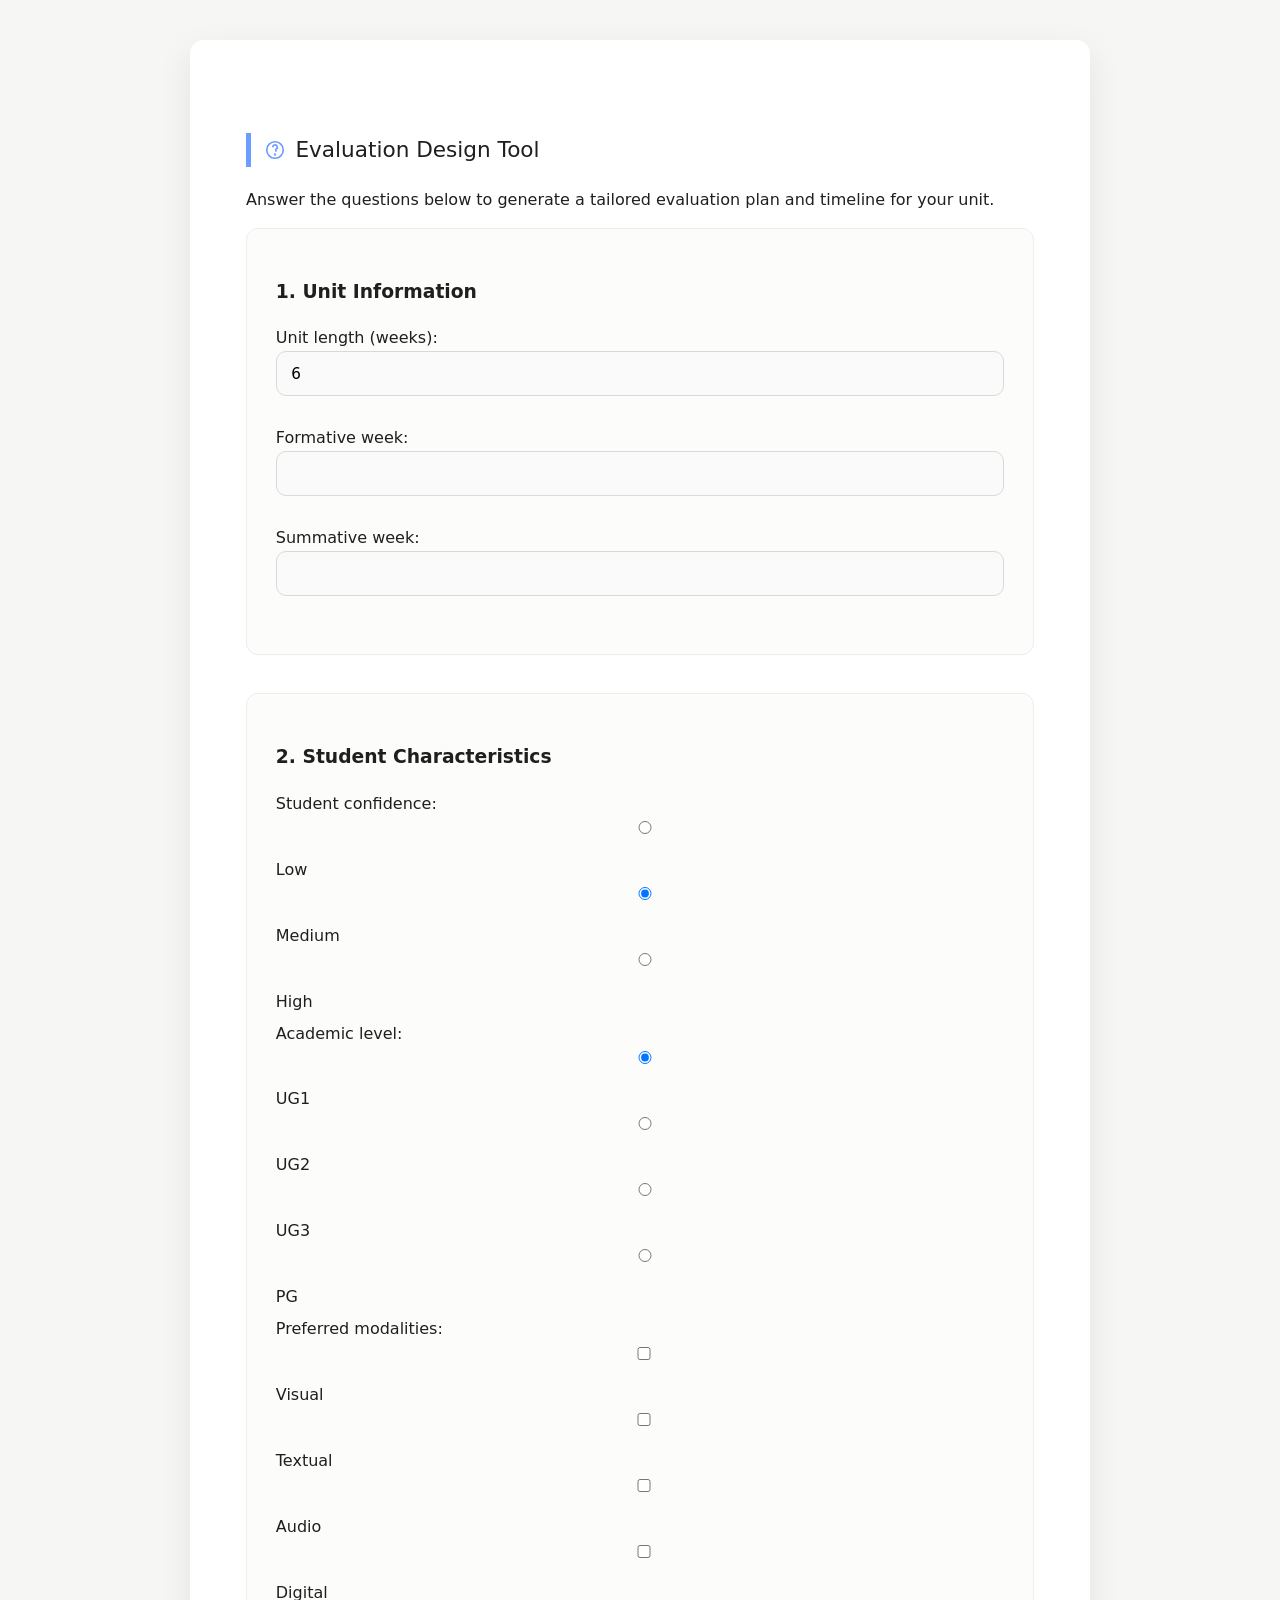
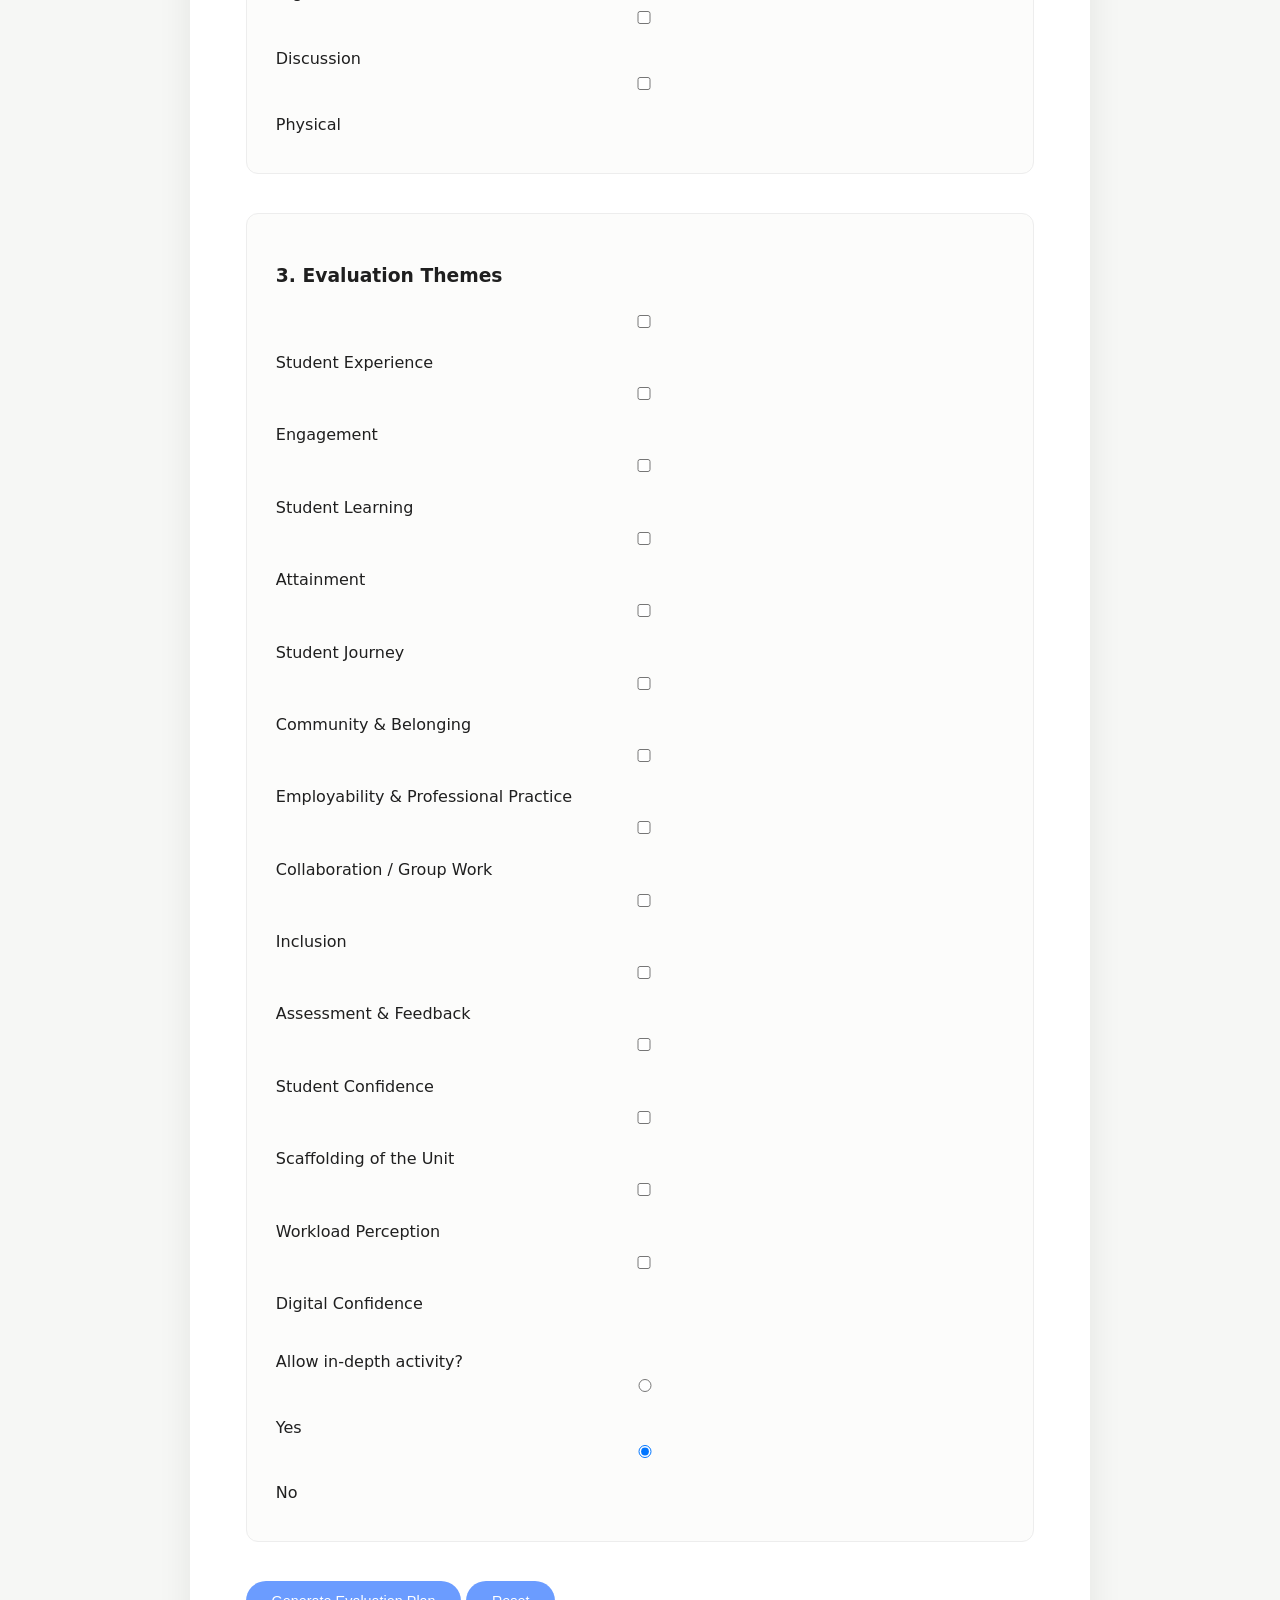
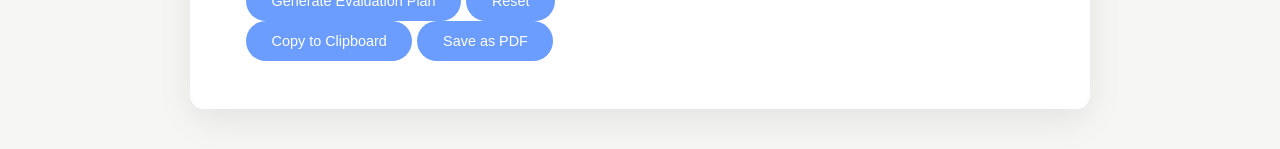
==== commit 2a32c9f5: "Fix heading and SVG icon in index.html" ====
--- a/index.html
+++ b/index.html
@@ -41,9 +41,9 @@
 
 </svg>
 <div class="tool-container">
-  <h2 class="icon-heading">
-  <svg class="icon">
-    #icon-question
+<h2 class="icon-heading">
+  <svg class="icon" aria-hidden="true">
+    <use href="#icon-question"></use>
   </svg>
   Evaluation Design Tool
 </h2>
